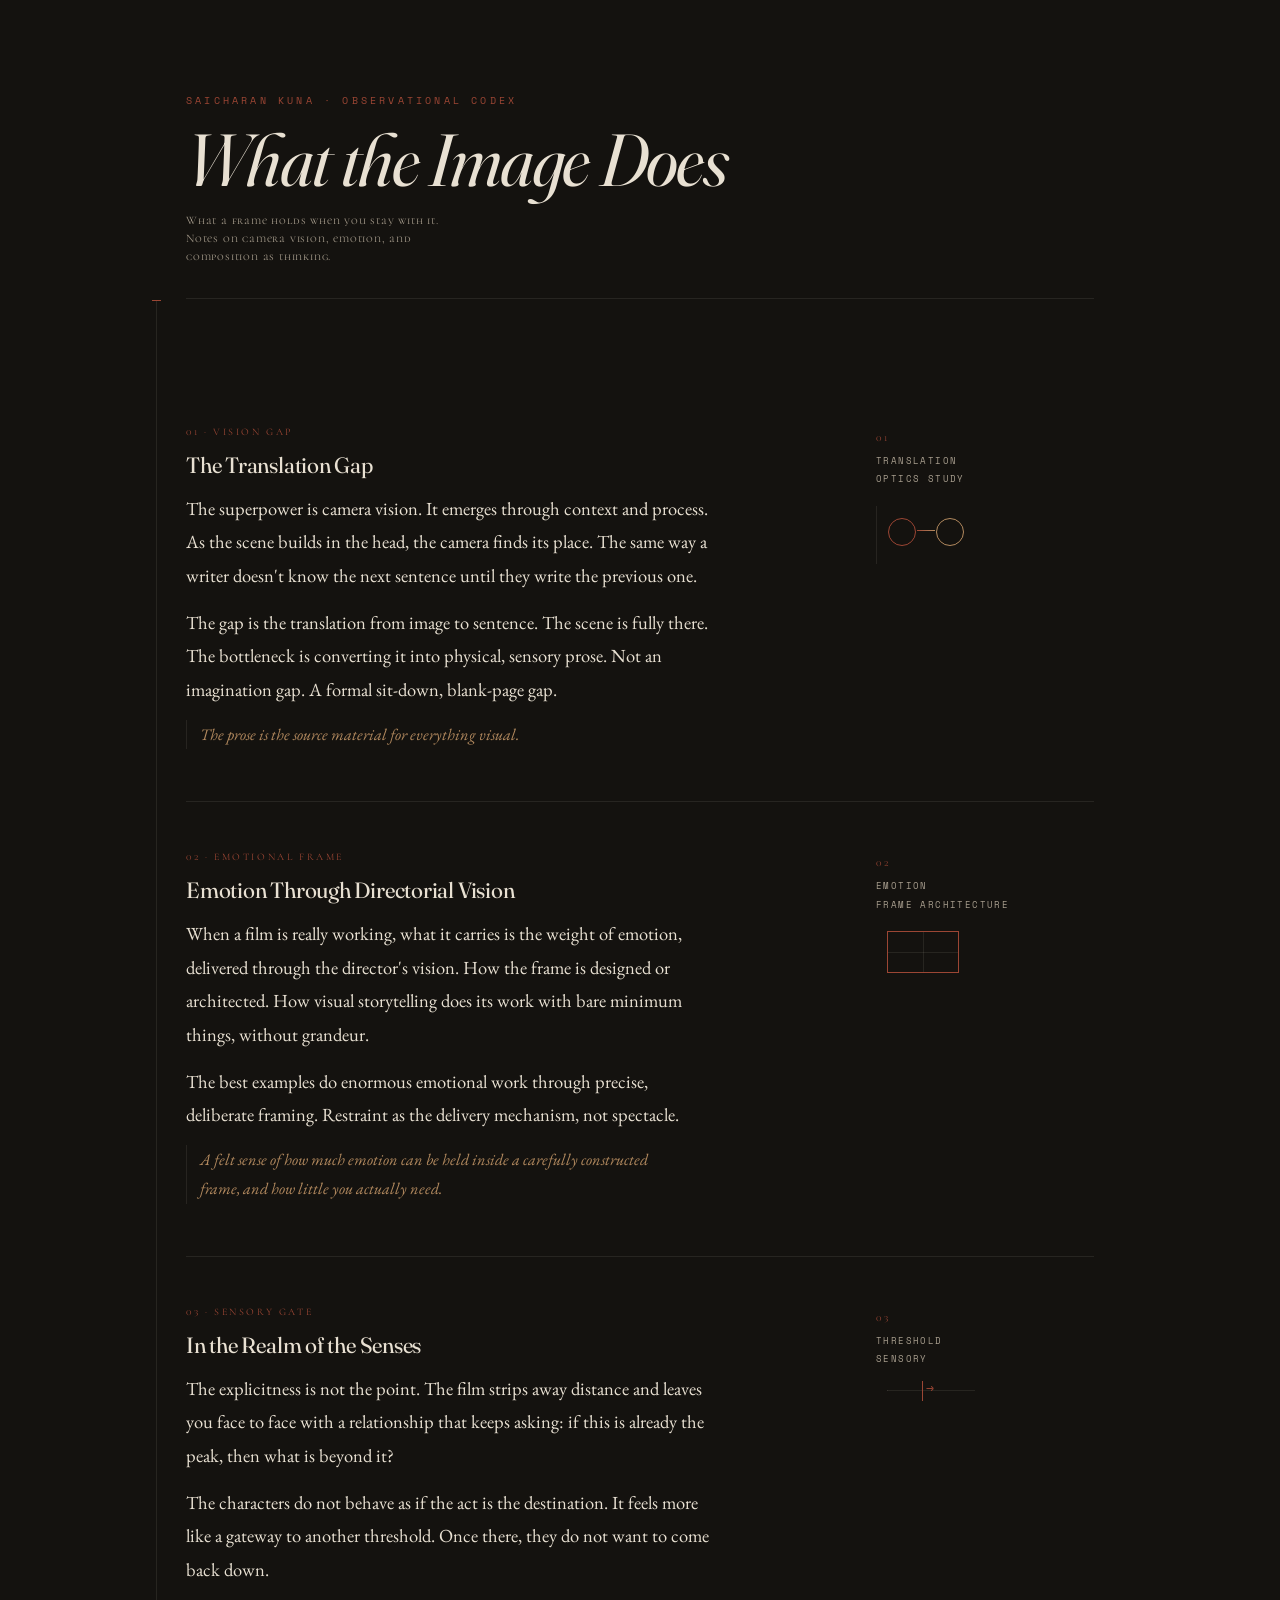
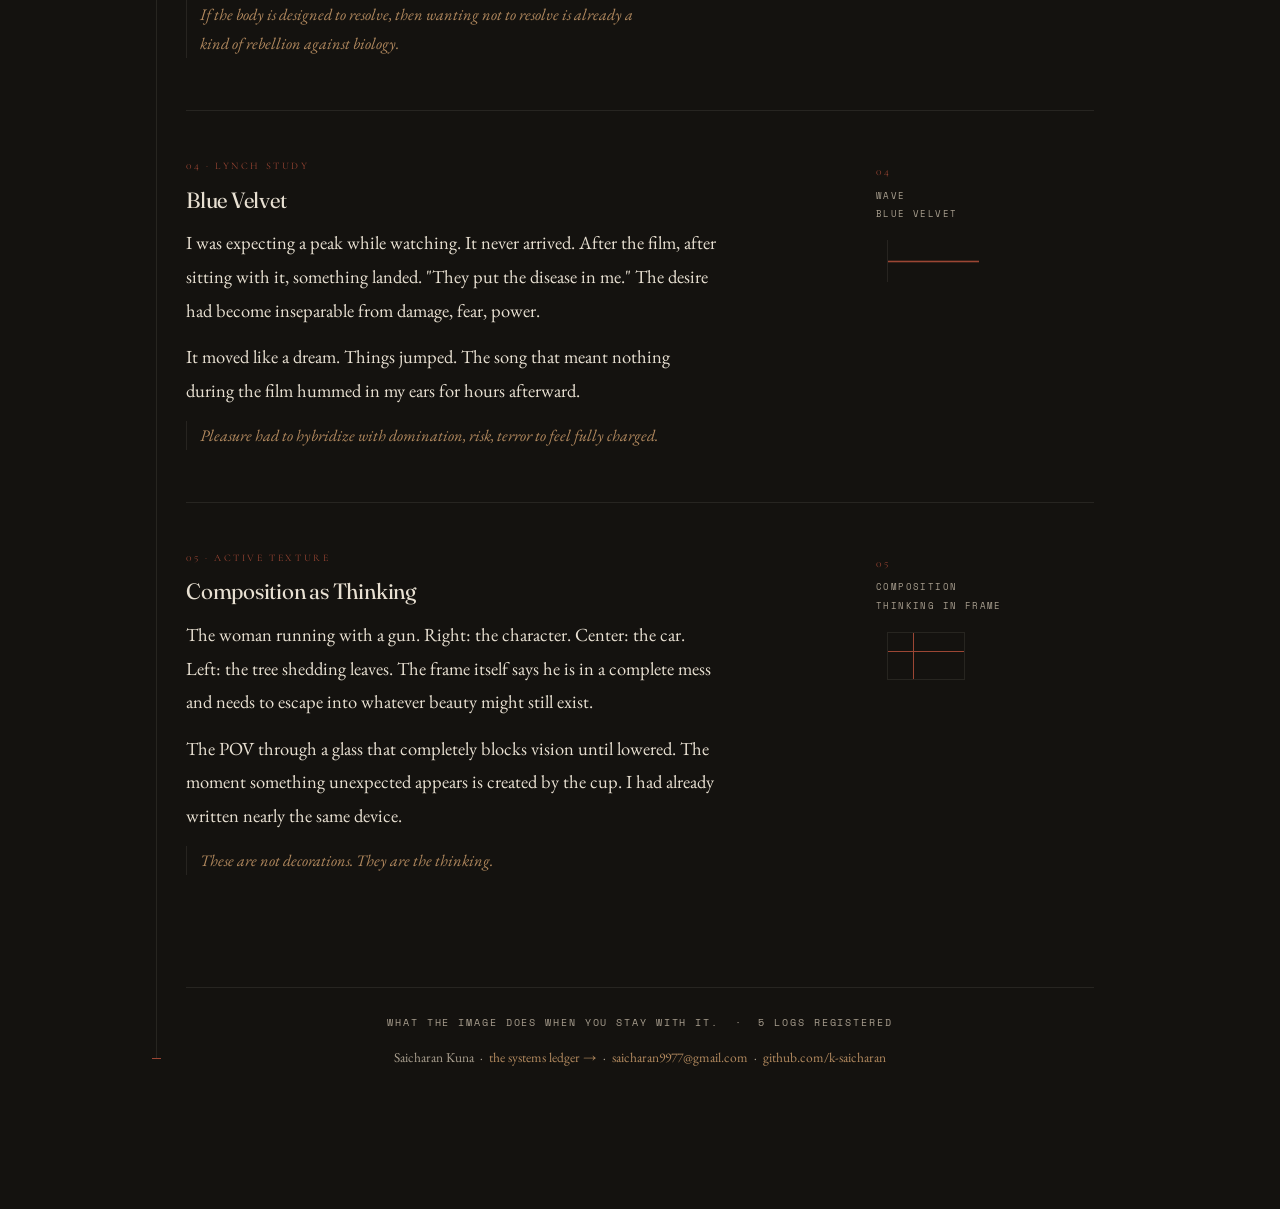
==== film/index.html @ b78dd742 "Publish portfolios: landing + film (What the Image Does) + ops ledger + ops codex Co-Authored-By: Cl" ====
<!DOCTYPE html>
<html lang="en">
<head>
  <meta charset="UTF-8">
  <meta name="viewport" content="width=device-width, initial-scale=1.0">
  <title>What the Image Does</title>
  <style>
    @import url('https://fonts.googleapis.com/css2?family=EB+Garamond:ital,wght@0,400;0,500;1,400&family=Fraunces:ital,opsz,wght@0,9..144,380;0,9..144,420;1,9..144,380&family=Space+Mono:wght@400;500&family=Cormorant+Unicase:wght@400;500&display=swap');

    :root {
      --bg: #14120f;
      --paper: #f8f4ec;
      --ink: #e8e0d2;
      --ink-dim: #a89e8e;
      --rule: rgba(232, 224, 210, 0.09);
      --rubric: #9c4634;
      --copper: #b38a5f;
      --margin-w: 218px;
    }

    * { box-sizing: border-box; }

    html { scrollbar-color: var(--copper) var(--bg); scrollbar-width: thin; }

    body {
      margin: 0;
      background: var(--bg);
      color: var(--ink);
      font-family: 'EB Garamond', Georgia, serif;
      font-size: 18.5px;
      line-height: 1.82;
      -webkit-font-smoothing: antialiased;
    }

    .codex {
      max-width: 980px;
      margin: 0 auto;
      padding: 92px 36px 140px;
      position: relative;
    }

    /* Left plumb rail — decorative, spans the reading column without touching layout */
    .plumb {
      position: absolute;
      left: 6px;
      top: 300px;
      bottom: 150px;
      width: 1px;
      background: var(--rule);
    }
    .plumb::before,
    .plumb::after {
      content: '';
      position: absolute;
      left: -4px;
      width: 9px;
      height: 1px;
      background: var(--rubric);
    }
    .plumb::before { top: 0; }
    .plumb::after { bottom: 0; }
    @media (max-width: 860px) { .plumb { display: none; } }

    /* Masthead */
    .masthead {
      margin-bottom: 78px;
      padding-bottom: 32px;
      border-bottom: 1px solid var(--rule);
    }

    .masthead .eyebrow {
      font-family: 'Space Mono', monospace;
      font-size: 9.5px;
      letter-spacing: 3.2px;
      text-transform: uppercase;
      color: var(--rubric);
      margin-bottom: 16px;
      display: block;
    }

    .masthead .title {
      font-family: 'Fraunces', serif;
      font-size: clamp(2.8rem, 6.8vw, 4.6rem);
      font-weight: 400;
      font-style: italic;
      font-variation-settings: 'opsz' 110, 'wght' 380;
      line-height: 0.94;
      letter-spacing: -0.022em;
      margin: 0 0 18px;
      color: var(--ink);
    }

    .masthead .subtitle {
      font-family: 'Cormorant Unicase', serif;
      font-size: 11.5px;
      letter-spacing: 0.8px;
      color: var(--ink-dim);
      max-width: 46ch;
      line-height: 1.55;
    }

    /* Each leaf = one entry + its margin note. The margin's sticky travel is
       bounded by this row, so notes no longer pile up on scroll. */
    .leaf {
      display: grid;
      grid-template-columns: 1fr var(--margin-w);
      column-gap: 40px;
      align-items: start;
    }
    .leaf + .leaf {
      border-top: 1px solid var(--rule);
    }

    .entry {
      grid-column: 1;
      padding: 46px 0 52px;
      position: relative;
    }
    .leaf:first-of-type .entry { padding-top: 6px; }

    .margin-zone {
      grid-column: 2;
      position: sticky;
      top: 80px;
      padding-top: 52px;
      font-size: 0.82rem;
      color: var(--ink-dim);
    }
    .leaf:first-of-type .margin-zone { padding-top: 12px; }

    .plate {
      font-family: 'Cormorant Unicase', serif;
      font-size: 10px;
      letter-spacing: 2.6px;
      color: var(--rubric);
      display: block;
      margin-bottom: 6px;
    }

    .spec {
      display: block;
      font-family: 'Space Mono', monospace;
      font-size: 9px;
      letter-spacing: 1.4px;
      color: var(--ink-dim);
      margin: 2px 0;
    }

    /* Per-entry diagram - pure CSS, keyed to idea */
    .diagram {
      margin: 18px 0 12px;
      height: 58px;
      position: relative;
      width: 100%;
      border-left: 1px solid var(--rule);
      padding-left: 11px;
    }

    /* 01 Translation Gap */
    .diagram-gap .circle {
      position: absolute;
      top: 12px;
      width: 28px;
      height: 28px;
      border: 1px solid var(--rubric);
      border-radius: 50%;
    }
    .diagram-gap .circle.left { left: 11px; }
    .diagram-gap .circle.right { left: 59px; border-color: var(--copper); }
    .diagram-gap .gap {
      position: absolute;
      left: 40px;
      top: 24px;
      width: 18px;
      height: 1px;
      background: linear-gradient(to right, var(--rubric), var(--copper));
    }

    /* 02 Frame */
    .diagram-frame {
      border: 1px solid var(--rubric);
      width: 72px;
      height: 42px;
      position: relative;
      margin-left: 11px;
    }
    .diagram-frame::before,
    .diagram-frame::after {
      content: '';
      position: absolute;
      background: var(--rule);
    }
    .diagram-frame::before { left: 50%; top: 0; bottom: 0; width: 1px; }
    .diagram-frame::after { top: 50%; left: 0; right: 0; height: 1px; }

    /* 03 Threshold */
    .diagram-threshold {
      width: 88px;
      height: 1px;
      background: var(--rule);
      position: relative;
      margin: 22px 0 0 11px;
    }
    .diagram-threshold::before {
      content: '';
      position: absolute;
      left: 34px;
      top: -9px;
      width: 1px;
      height: 20px;
      background: var(--rubric);
    }
    .diagram-threshold::after {
      content: '\2192';
      position: absolute;
      left: 38px;
      top: -13px;
      font-size: 13px;
      color: var(--rubric);
      font-family: 'Space Mono', monospace;
    }

    /* 04 Wave (Blue Velvet) */
    .diagram-wave {
      width: 92px;
      height: 42px;
      position: relative;
      overflow: hidden;
      margin-left: 11px;
    }
    .diagram-wave::before {
      content: '';
      position: absolute;
      left: 0;
      top: 50%;
      width: 100%;
      height: 1px;
      background: var(--rubric);
      box-shadow: 0 0 0 1px rgba(156,70,52,0.3);
      animation: wave 4.2s linear infinite;
    }
    @keyframes wave {
      0% { transform: translateX(-12px); }
      100% { transform: translateX(12px); }
    }

    /* 05 Grid / Composition */
    .diagram-grid {
      width: 78px;
      height: 48px;
      border: 1px solid var(--rule);
      position: relative;
      margin-left: 11px;
    }
    .diagram-grid::before,
    .diagram-grid::after {
      content: '';
      position: absolute;
      background: var(--rubric);
    }
    .diagram-grid::before { left: 33%; top: 0; bottom: 0; width: 1px; }
    .diagram-grid::after { top: 40%; left: 0; right: 0; height: 1px; }

    .entry h2 {
      font-family: 'Fraunces', serif;
      font-size: 1.38rem;
      font-weight: 420;
      font-variation-settings: 'opsz' 72;
      letter-spacing: -0.01em;
      line-height: 1.12;
      margin: 0 0 14px;
      color: var(--ink);
    }

    .entry-meta { margin-bottom: 12px; }

    .entry p {
      margin: 0 0 13px;
      max-width: 59ch;
    }
    .entry p:last-child { margin-bottom: 0; }

    .gloss {
      font-style: italic;
      font-size: 1.01rem;
      color: var(--copper);
      margin-top: 18px;
      padding-left: 13px;
      border-left: 1px solid var(--rule);
      max-width: 41ch;
    }

    .footer {
      margin-top: 60px;
      padding-top: 26px;
      border-top: 1px solid var(--rule);
      font-family: 'Space Mono', monospace;
      font-size: 9.5px;
      letter-spacing: 1.9px;
      text-transform: uppercase;
      color: var(--ink-dim);
      text-align: center;
    }

    @media (max-width: 860px) {
      .codex { padding: 72px 24px 110px; }
      .leaf { grid-template-columns: 1fr; }
      .margin-zone {
        grid-column: 1;
        position: static;
        padding-top: 0;
        margin-bottom: 18px;
        order: -1;
      }
      .entry { grid-column: 1; padding-top: 20px; }
      .diagram { margin-bottom: 8px; }
    }
  </style>
</head>
<body>
  <div class="codex">
    <div class="plumb" aria-hidden="true"></div>

    <div class="masthead">
      <span class="eyebrow">SAICHARAN KUNA · OBSERVATIONAL CODEX</span>
      <h1 class="title">What the Image Does</h1>
      <div class="subtitle">What a frame holds when you stay with it. Notes on camera vision, emotion, and composition as thinking.</div>
    </div>

    <!-- Entry 1 -->
    <div class="leaf">
      <article class="entry">
        <div class="entry-meta">
          <span class="plate"><span class="no">01</span> · VISION GAP</span>
        </div>
        <h2>The Translation Gap</h2>
        <p>The superpower is camera vision. It emerges through context and process. As the scene builds in the head, the camera finds its place. The same way a writer doesn't know the next sentence until they write the previous one.</p>
        <p>The gap is the translation from image to sentence. The scene is fully there. The bottleneck is converting it into physical, sensory prose. Not an imagination gap. A formal sit-down, blank-page gap.</p>
        <p class="gloss">The prose is the source material for everything visual.</p>
      </article>
      <div class="margin-zone">
        <span class="plate">01</span>
        <span class="spec">TRANSLATION</span>
        <span class="spec">OPTICS STUDY</span>
        <div class="diagram diagram-gap" aria-hidden="true">
          <div class="circle left"></div>
          <div class="circle right"></div>
          <div class="gap"></div>
        </div>
      </div>
    </div>

    <!-- Entry 2 -->
    <div class="leaf">
      <article class="entry">
        <div class="entry-meta">
          <span class="plate"><span class="no">02</span> · EMOTIONAL FRAME</span>
        </div>
        <h2>Emotion Through Directorial Vision</h2>
        <p>When a film is really working, what it carries is the weight of emotion, delivered through the director's vision. How the frame is designed or architected. How visual storytelling does its work with bare minimum things, without grandeur.</p>
        <p>The best examples do enormous emotional work through precise, deliberate framing. Restraint as the delivery mechanism, not spectacle.</p>
        <p class="gloss">A felt sense of how much emotion can be held inside a carefully constructed frame, and how little you actually need.</p>
      </article>
      <div class="margin-zone">
        <span class="plate">02</span>
        <span class="spec">EMOTION</span>
        <span class="spec">FRAME ARCHITECTURE</span>
        <div class="diagram diagram-frame" aria-hidden="true"></div>
      </div>
    </div>

    <!-- Entry 3 -->
    <div class="leaf">
      <article class="entry">
        <div class="entry-meta">
          <span class="plate"><span class="no">03</span> · SENSORY GATE</span>
        </div>
        <h2>In the Realm of the Senses</h2>
        <p>The explicitness is not the point. The film strips away distance and leaves you face to face with a relationship that keeps asking: if this is already the peak, then what is beyond it?</p>
        <p>The characters do not behave as if the act is the destination. It feels more like a gateway to another threshold. Once there, they do not want to come back down.</p>
        <p class="gloss">If the body is designed to resolve, then wanting not to resolve is already a kind of rebellion against biology.</p>
      </article>
      <div class="margin-zone">
        <span class="plate">03</span>
        <span class="spec">THRESHOLD</span>
        <span class="spec">SENSORY</span>
        <div class="diagram diagram-threshold" aria-hidden="true"></div>
      </div>
    </div>

    <!-- Entry 4 -->
    <div class="leaf">
      <article class="entry">
        <div class="entry-meta">
          <span class="plate"><span class="no">04</span> · LYNCH STUDY</span>
        </div>
        <h2>Blue Velvet</h2>
        <p>I was expecting a peak while watching. It never arrived. After the film, after sitting with it, something landed. "They put the disease in me." The desire had become inseparable from damage, fear, power.</p>
        <p>It moved like a dream. Things jumped. The song that meant nothing during the film hummed in my ears for hours afterward.</p>
        <p class="gloss">Pleasure had to hybridize with domination, risk, terror to feel fully charged.</p>
      </article>
      <div class="margin-zone">
        <span class="plate">04</span>
        <span class="spec">WAVE</span>
        <span class="spec">BLUE VELVET</span>
        <div class="diagram diagram-wave" aria-hidden="true"></div>
      </div>
    </div>

    <!-- Entry 5 -->
    <div class="leaf">
      <article class="entry">
        <div class="entry-meta">
          <span class="plate"><span class="no">05</span> · ACTIVE TEXTURE</span>
        </div>
        <h2>Composition as Thinking</h2>
        <p>The woman running with a gun. Right: the character. Center: the car. Left: the tree shedding leaves. The frame itself says he is in a complete mess and needs to escape into whatever beauty might still exist.</p>
        <p>The POV through a glass that completely blocks vision until lowered. The moment something unexpected appears is created by the cup. I had already written nearly the same device.</p>
        <p class="gloss">These are not decorations. They are the thinking.</p>
      </article>
      <div class="margin-zone">
        <span class="plate">05</span>
        <span class="spec">COMPOSITION</span>
        <span class="spec">THINKING IN FRAME</span>
        <div class="diagram diagram-grid" aria-hidden="true"></div>
      </div>
    </div>

    <div class="footer">
      What the image does when you stay with it. &nbsp;·&nbsp; 5 LOGS REGISTERED
      <div style="text-transform:none;letter-spacing:0;font-family:'EB Garamond',Georgia,serif;font-size:13.5px;color:var(--ink-dim);margin-top:16px;line-height:1.6;">
        Saicharan Kuna &nbsp;·&nbsp; <a href="../ops/" style="color:var(--copper);text-decoration:none;">the systems ledger →</a> &nbsp;·&nbsp; <a href="mailto:saicharan9977@gmail.com" style="color:var(--copper);text-decoration:none;">saicharan9977@gmail.com</a> &nbsp;·&nbsp; <a href="https://github.com/k-saicharan" style="color:var(--copper);text-decoration:none;">github.com/k-saicharan</a>
      </div>
    </div>
  </div>
</body>
</html>
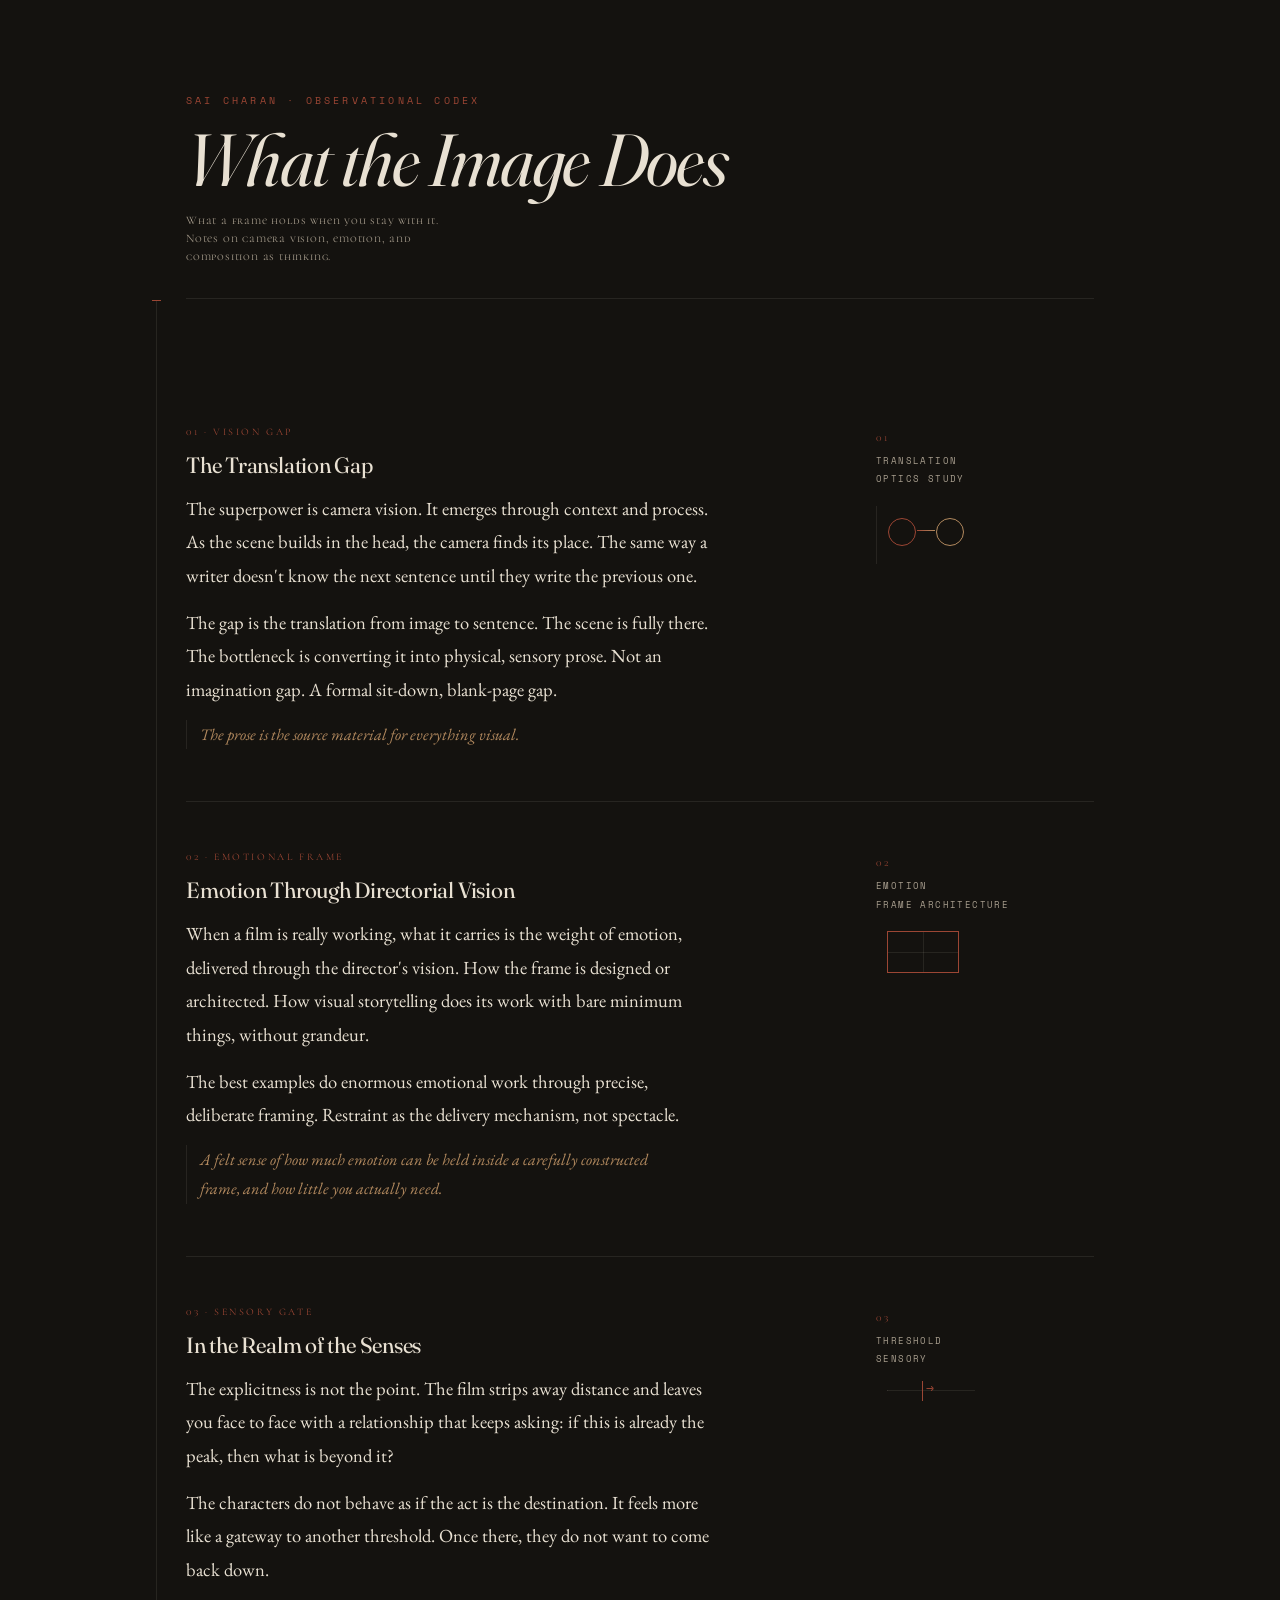
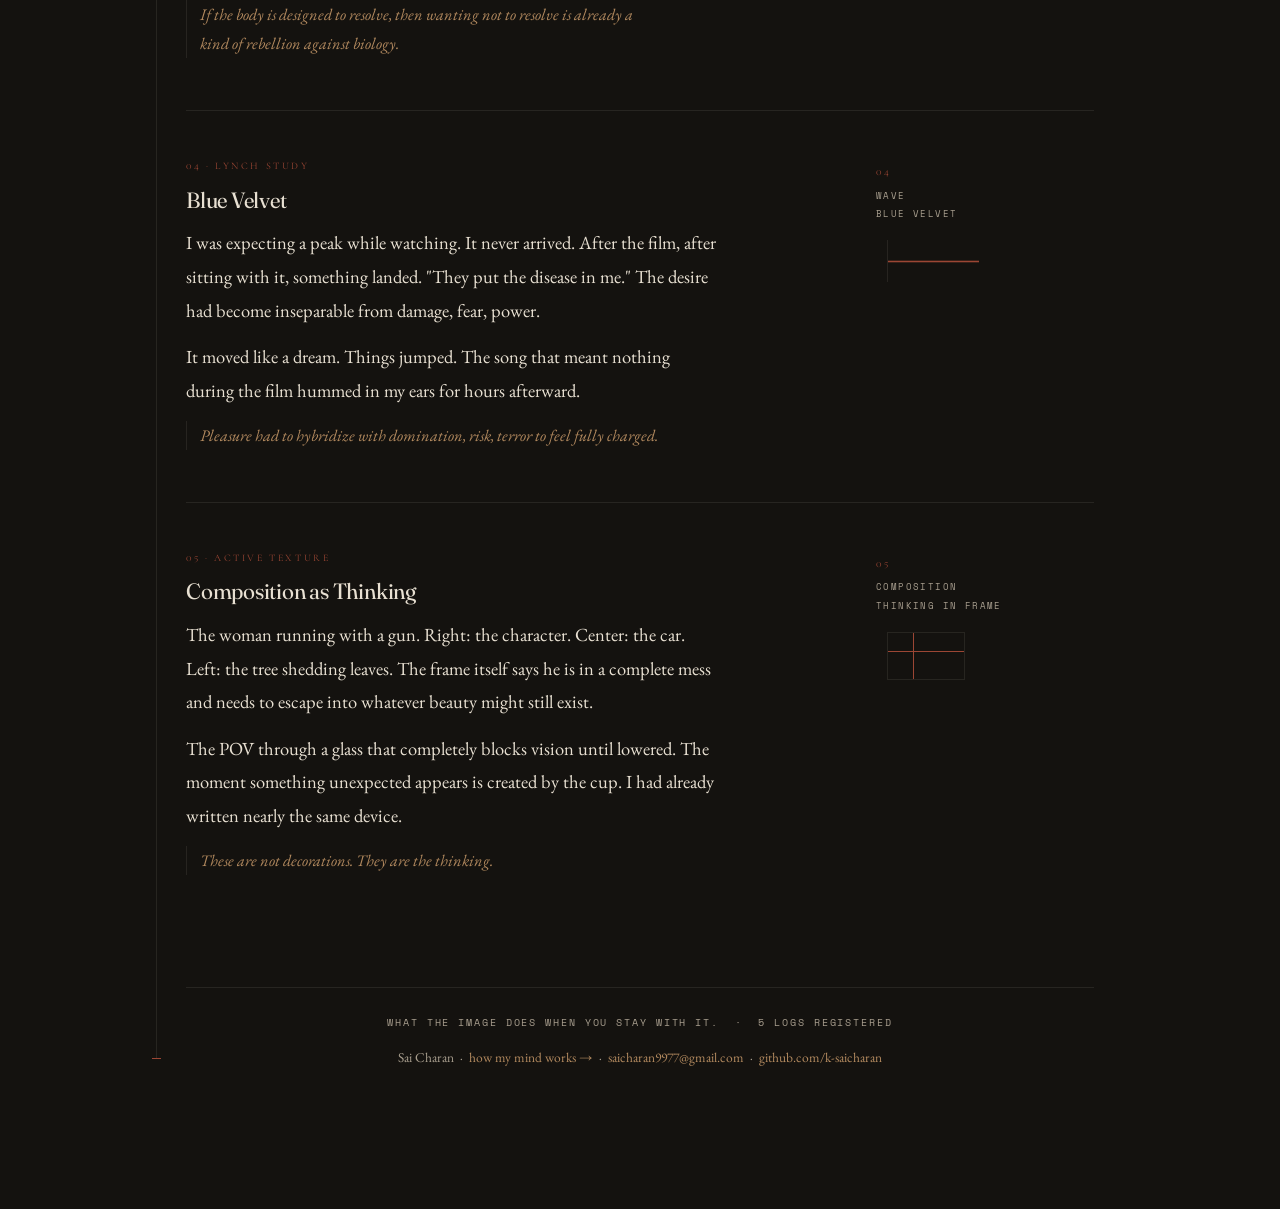
==== commit b5e6d013: "Film footer points at live jobs page; masthead name is Sai Charan Jobs URL is portfolios-chi-one.ver" ====
--- a/film/index.html
+++ b/film/index.html
@@ -322,7 +322,7 @@
     <div class="plumb" aria-hidden="true"></div>
 
     <div class="masthead">
-      <span class="eyebrow">SAICHARAN KUNA · OBSERVATIONAL CODEX</span>
+      <span class="eyebrow">SAI CHARAN · OBSERVATIONAL CODEX</span>
       <h1 class="title">What the Image Does</h1>
       <div class="subtitle">What a frame holds when you stay with it. Notes on camera vision, emotion, and composition as thinking.</div>
     </div>
@@ -429,7 +429,7 @@
     <div class="footer">
       What the image does when you stay with it. &nbsp;·&nbsp; 5 LOGS REGISTERED
       <div style="text-transform:none;letter-spacing:0;font-family:'EB Garamond',Georgia,serif;font-size:13.5px;color:var(--ink-dim);margin-top:16px;line-height:1.6;">
-        Saicharan Kuna &nbsp;·&nbsp; <a href="../ops/" style="color:var(--copper);text-decoration:none;">the systems ledger →</a> &nbsp;·&nbsp; <a href="mailto:saicharan9977@gmail.com" style="color:var(--copper);text-decoration:none;">saicharan9977@gmail.com</a> &nbsp;·&nbsp; <a href="https://github.com/k-saicharan" style="color:var(--copper);text-decoration:none;">github.com/k-saicharan</a>
+        Sai Charan &nbsp;·&nbsp; <a href="https://portfolios-chi-one.vercel.app/" style="color:var(--copper);text-decoration:none;">how my mind works →</a> &nbsp;·&nbsp; <a href="mailto:saicharan9977@gmail.com" style="color:var(--copper);text-decoration:none;">saicharan9977@gmail.com</a> &nbsp;·&nbsp; <a href="https://github.com/k-saicharan" style="color:var(--copper);text-decoration:none;">github.com/k-saicharan</a>
       </div>
     </div>
   </div>
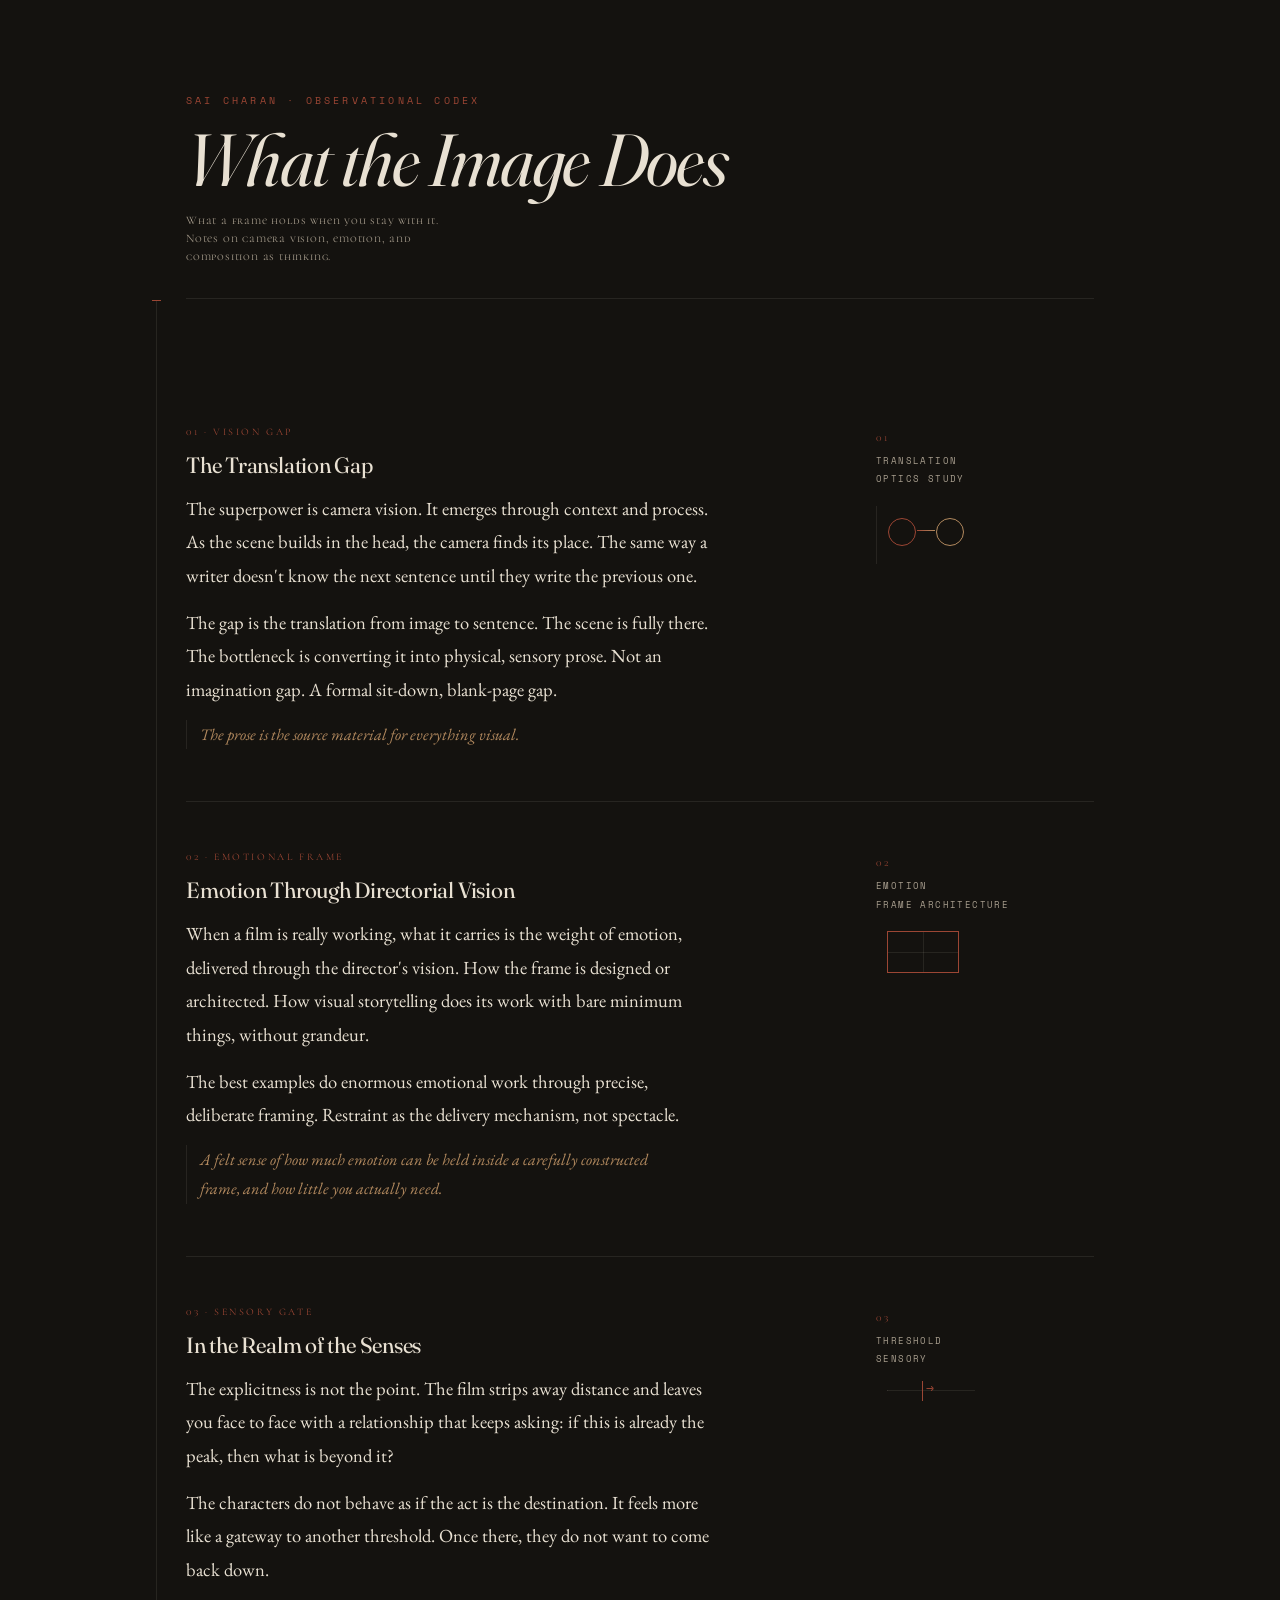
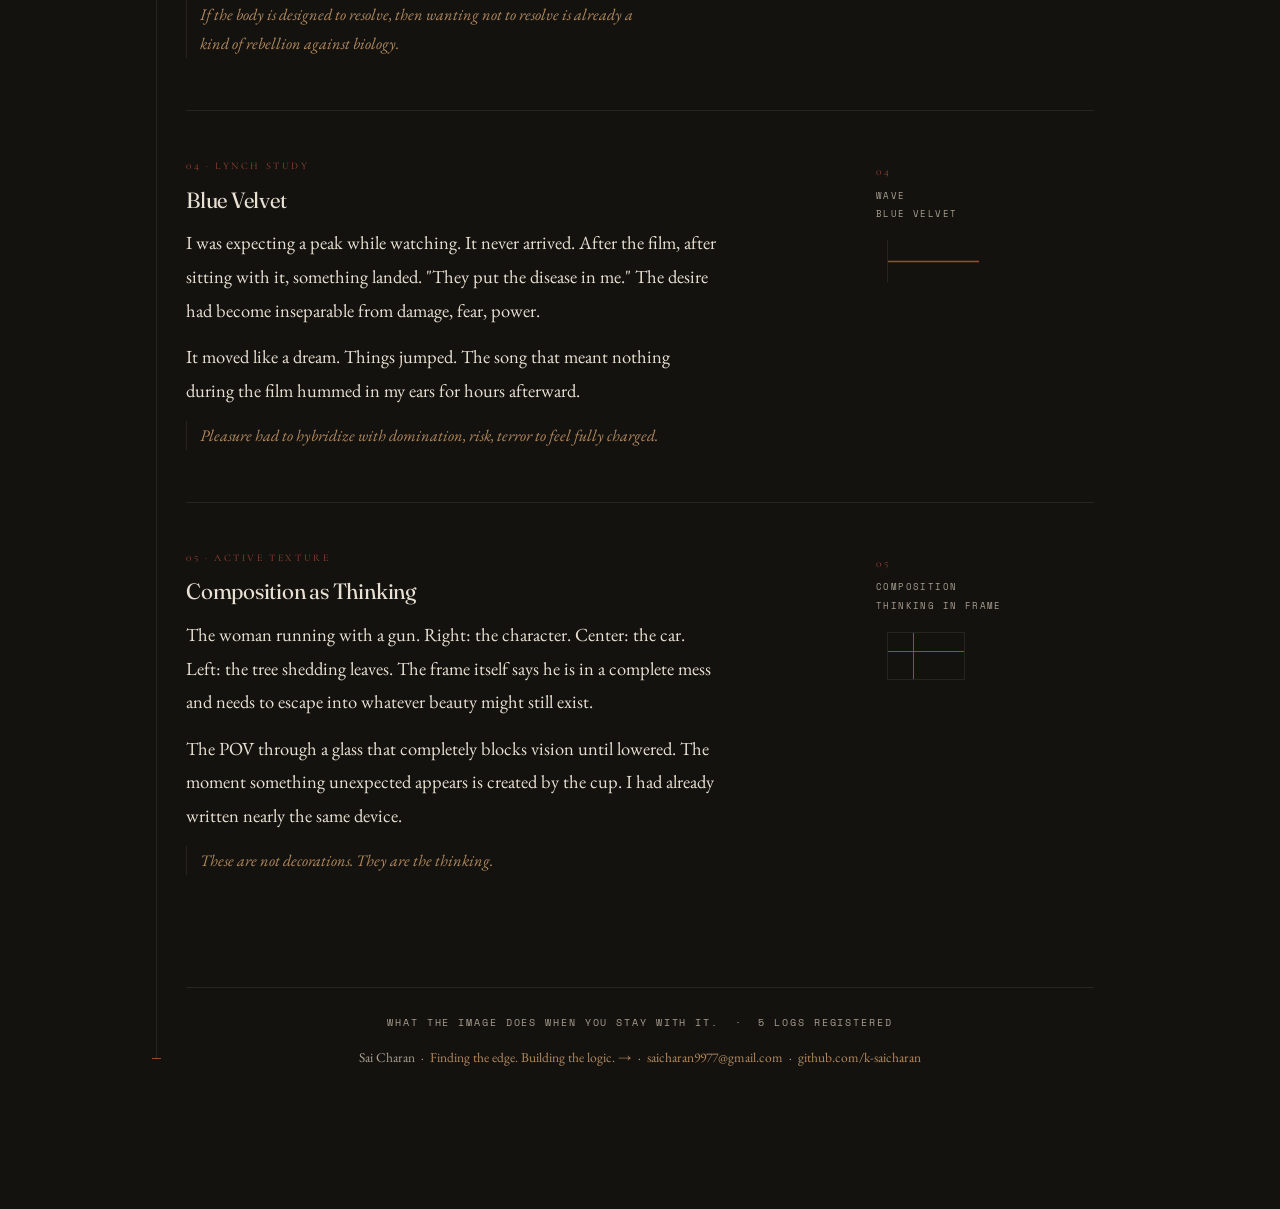
==== commit 882de863: "Update portfolio kickers, README, and film cross-links to new title" ====
--- a/film/index.html
+++ b/film/index.html
@@ -39,7 +39,7 @@
       position: relative;
     }
 
-    /* Left plumb rail — decorative, spans the reading column without touching layout */
+    /* Left plumb rail: decorative, spans the reading column without touching layout */
     .plumb {
       position: absolute;
       left: 6px;
@@ -429,7 +429,7 @@
     <div class="footer">
       What the image does when you stay with it. &nbsp;·&nbsp; 5 LOGS REGISTERED
       <div style="text-transform:none;letter-spacing:0;font-family:'EB Garamond',Georgia,serif;font-size:13.5px;color:var(--ink-dim);margin-top:16px;line-height:1.6;">
-        Sai Charan &nbsp;·&nbsp; <a href="https://portfolios-chi-one.vercel.app/" style="color:var(--copper);text-decoration:none;">how my mind works →</a> &nbsp;·&nbsp; <a href="mailto:saicharan9977@gmail.com" style="color:var(--copper);text-decoration:none;">saicharan9977@gmail.com</a> &nbsp;·&nbsp; <a href="https://github.com/k-saicharan" style="color:var(--copper);text-decoration:none;">github.com/k-saicharan</a>
+        Sai Charan &nbsp;·&nbsp; <a href="https://portfolios-chi-one.vercel.app/" style="color:var(--copper);text-decoration:none;">Finding the edge. Building the logic. →</a> &nbsp;·&nbsp; <a href="mailto:saicharan9977@gmail.com" style="color:var(--copper);text-decoration:none;">saicharan9977@gmail.com</a> &nbsp;·&nbsp; <a href="https://github.com/k-saicharan" style="color:var(--copper);text-decoration:none;">github.com/k-saicharan</a>
       </div>
     </div>
   </div>
